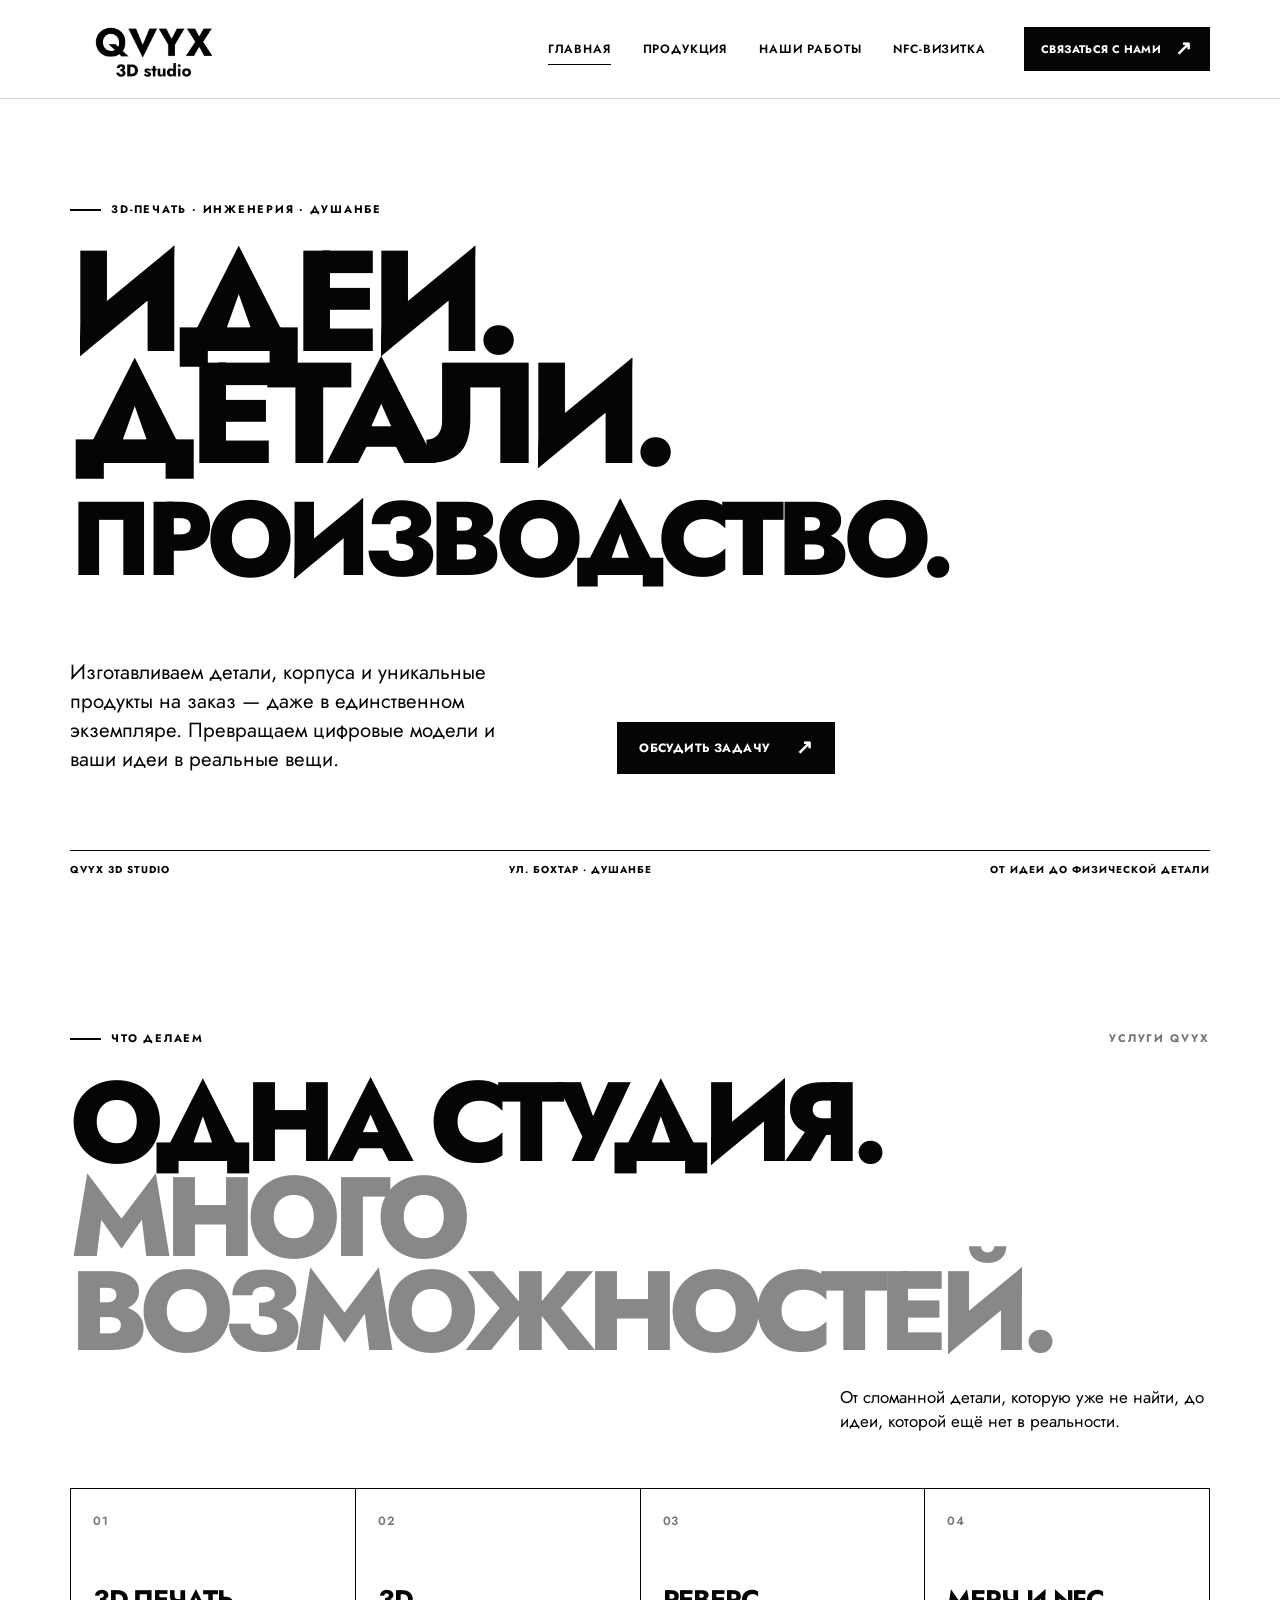
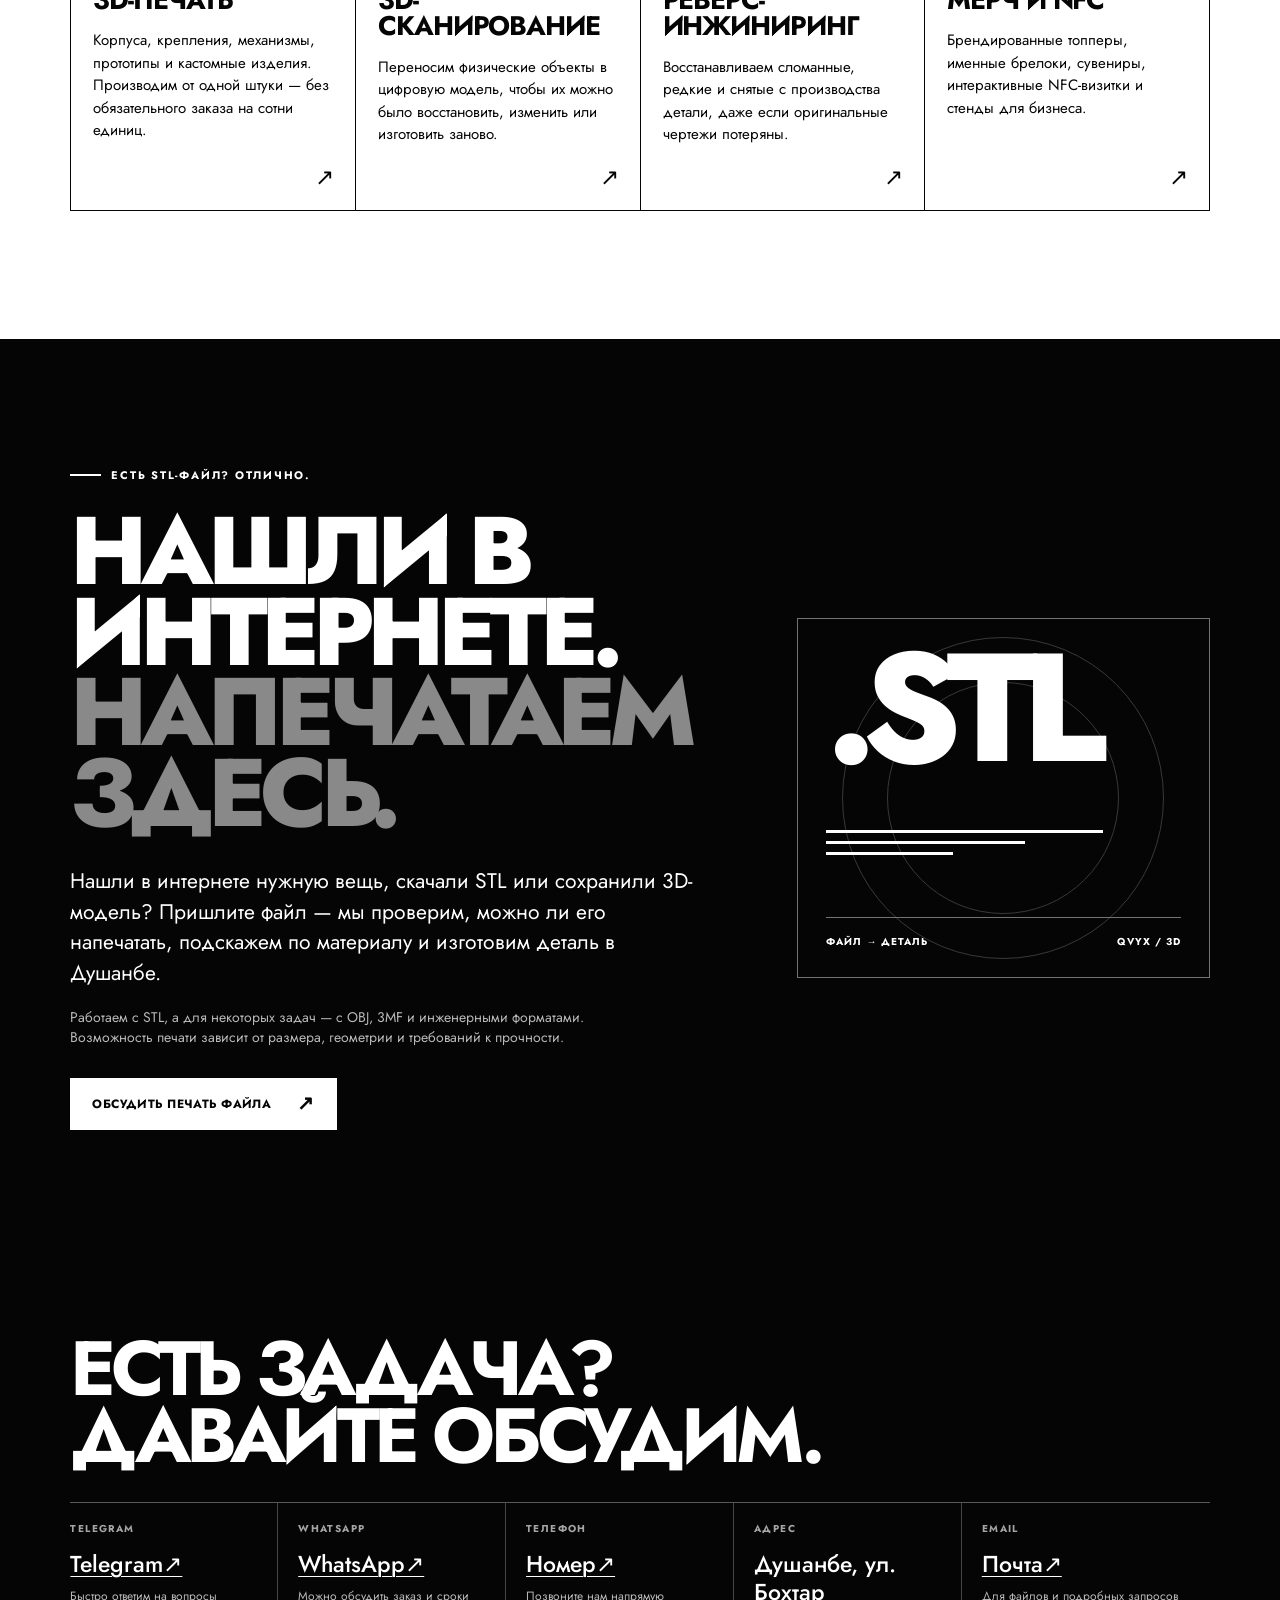
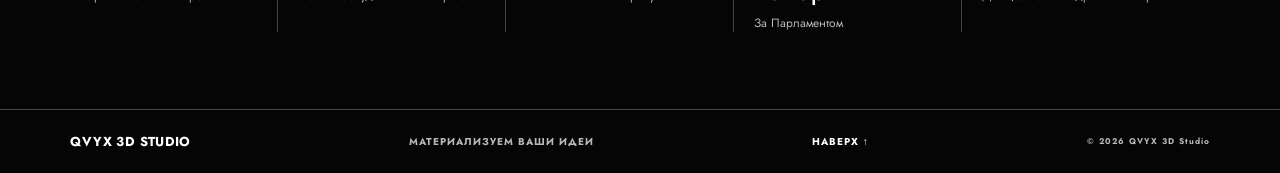
==== index.html @ 50910e26 "first commit" ====
<!doctype html>
<html lang="ru">
<head>
  <meta charset="utf-8">
  <meta name="viewport" content="width=device-width, initial-scale=1">
  <meta name="theme-color" content="#ffffff">
  <meta name="description" content="QVYX 3D Studio — 3D-печать, 3D-сканирование, реверс-инжиниринг и кастомные продукты в Душанбе. Печатаем модели из STL от одной штуки.">
  <title>QVYX 3D Studio — Материализуем ваши идеи</title>
  <link rel="preconnect" href="https://fonts.googleapis.com">
  <link rel="preconnect" href="https://fonts.gstatic.com" crossorigin>
  <link href="https://fonts.googleapis.com/css2?family=Jost:wght@300;400;500;600;700;800;900&display=swap" rel="stylesheet">
  <link rel="stylesheet" href="site.css">
  <script src="site.js" defer></script>
</head>
<body>
  <a class="skip-link" href="#main">Перейти к содержимому</a>
  <header class="site-header" id="top">
    <a class="brand" href="index.html" aria-label="QVYX 3D Studio — главная"><img src="assets/qvyx-logo.png" alt="QVYX 3D Studio"></a>
    <nav class="desktop-nav" aria-label="Главная навигация">
      <a href="index.html" aria-current="page">Главная</a>
      <a href="products.html">Продукция</a>
      <a href="cases.html">Наши работы</a>
      <a href="nfc.html">NFC-визитка</a>
    </nav>
    <a class="button button-black header-cta" href="#contacts">Связаться с нами <span aria-hidden="true">↗</span></a>
    <button class="menu-toggle" type="button" aria-label="Открыть меню" aria-expanded="false" aria-controls="mobile-nav"><span></span><span></span></button>
  </header>
  <nav class="mobile-nav" id="mobile-nav" aria-label="Мобильная навигация" hidden>
    <a href="index.html" aria-current="page">Главная</a>
    <a href="products.html">Продукция</a>
    <a href="cases.html">Наши работы</a>
    <a href="nfc.html">NFC-визитка</a>
    <a class="button button-black" href="#contacts">Связаться с нами <span aria-hidden="true">↗</span></a>
  </nav>

  <main id="main">
    <!-- Главная: только первый экран, услуги и STL. Кейсы и статистика вынесены на cases.html. -->
    <section class="hero section-wrap">
      <div class="hero-copy">
        <p class="eyebrow"><span class="eyebrow-line"></span> 3D-ПЕЧАТЬ · ИНЖЕНЕРИЯ · ДУШАНБЕ</p>
        <h1>ИДЕИ.<br>ДЕТАЛИ.<br><span>ПРОИЗВОДСТВО.</span></h1>
        <div class="hero-bottom">
          <p class="hero-desc">Изготавливаем детали, корпуса и уникальные продукты на заказ — даже в единственном экземпляре. Превращаем цифровые модели и ваши идеи в реальные вещи.</p>
          <a class="button button-black" href="#contacts">Обсудить задачу <span aria-hidden="true">↗</span></a>
        </div>
      </div>
      <div class="hero-footline"><span>QVYX 3D STUDIO</span><span>УЛ. БОХТАР · ДУШАНБЕ</span><span>ОТ ИДЕИ ДО ФИЗИЧЕСКОЙ ДЕТАЛИ</span></div>
    </section>

    <section class="section section-wrap" id="services">
      <div class="section-heading">
        <p class="eyebrow"><span class="eyebrow-line"></span> ЧТО ДЕЛАЕМ <span class="section-index">УСЛУГИ QVYX</span></p>
        <h2>ОДНА СТУДИЯ.<br><span>МНОГО ВОЗМОЖНОСТЕЙ.</span></h2>
        <p class="heading-note">От сломанной детали, которую уже не найти, до идеи, которой ещё нет в реальности.</p>
      </div>
      <div class="services-grid">
        <article class="service-card"><span class="service-no">01</span><h3>3D-ПЕЧАТЬ</h3><p>Корпуса, крепления, механизмы, прототипы и кастомные изделия. Производим от одной штуки — без обязательного заказа на сотни единиц.</p><span class="service-arrow" aria-hidden="true">↗</span></article>
        <article class="service-card"><span class="service-no">02</span><h3>3D-СКАНИРОВАНИЕ</h3><p>Переносим физические объекты в цифровую модель, чтобы их можно было восстановить, изменить или изготовить заново.</p><span class="service-arrow" aria-hidden="true">↗</span></article>
        <article class="service-card"><span class="service-no">03</span><h3>РЕВЕРС-ИНЖИНИРИНГ</h3><p>Восстанавливаем сломанные, редкие и снятые с производства детали, даже если оригинальные чертежи потеряны.</p><span class="service-arrow" aria-hidden="true">↗</span></article>
        <article class="service-card"><span class="service-no">04</span><h3>МЕРЧ И NFC</h3><p>Брендированные топперы, именные брелоки, сувениры, интерактивные NFC-визитки и стенды для бизнеса.</p><span class="service-arrow" aria-hidden="true">↗</span></article>
      </div>
    </section>

    <section class="stl-section" id="stl">
      <div class="stl-inner section-wrap">
        <div class="stl-copy">
          <p class="eyebrow eyebrow-light"><span class="eyebrow-line"></span> ЕСТЬ STL-ФАЙЛ? ОТЛИЧНО.</p>
          <h2>НАШЛИ В ИНТЕРНЕТЕ.<br><span>НАПЕЧАТАЕМ ЗДЕСЬ.</span></h2>
          <p>Нашли в интернете нужную вещь, скачали STL или сохранили 3D-модель? Пришлите файл — мы проверим, можно ли его напечатать, подскажем по материалу и изготовим деталь в Душанбе.</p>
          <p class="stl-small">Работаем с STL, а для некоторых задач — с OBJ, 3MF и инженерными форматами. Возможность печати зависит от размера, геометрии и требований к прочности.</p>
          <a class="button button-white" href="#contacts">Обсудить печать файла <span aria-hidden="true">↗</span></a>
        </div>
        <div class="stl-graphic" aria-label="Цифровая модель превращается в деталь">
          <div class="file-mark">.STL</div><div class="file-lines"><span></span><span></span><span></span></div>
          <div class="file-bottom"><span>ФАЙЛ → ДЕТАЛЬ</span><span>QVYX / 3D</span></div>
        </div>
      </div>
    </section>
  </main>

  <!-- FOOTER CONTACTS: replace the placeholder links/text below with official QVYX contacts. -->
  <section class="contact-band" id="contacts">
    <h2>ЕСТЬ ЗАДАЧА?<br>ДАВАЙТЕ ОБСУДИМ.</h2>
    <div class="contact-grid">
      <div class="contact-item"><span>TELEGRAM</span><!-- contact1: telegram --><a href="https://t.me/QVYX3D" target="_blank" rel="noopener">Telegram↗</a><small>Быстро ответим на вопросы</small></div>
      <div class="contact-item"><span>WHATSAPP</span><!-- contact2: whatsapp --><a href="https://wa.me/992918813331" target="_blank" rel="noopener">WhatsApp↗</a><small>Можно обсудить заказ и сроки</small></div>
      <div class="contact-item"><span>ТЕЛЕФОН</span><!-- contact3: phone --><a href="tel:+992918813331">Номер↗</a><small>Позвоните нам напрямую</small></div>
      <div class="contact-item"><span>АДРЕС</span><!-- contact4: address --><address>Душанбе, ул. Бохтар</address><small>За Парламентом</small></div>
      <div class="contact-item"><span>EMAIL</span><!-- contact5: email --><a href="mailto:dno65221@gmail.com">Почта↗</a><small>Для файлов и подробных запросов</small></div>
    </div>
  </section>
  <footer class="site-footer"><a href="index.html" class="footer-brand">QVYX 3D STUDIO</a><span>МАТЕРИАЛИЗУЕМ ВАШИ ИДЕИ</span><a href="#top">НАВЕРХ ↑</a><small>© <span data-current-year></span> QVYX 3D Studio</small></footer>
</body>
</html>
---- site.css ----
:root {
  --black: #050505;
  --white: #fff;
  --paper: #f5f5f3;
  --grey: #747474;
  --line: #d7d7d4;
  --dark-line: #3a3a3a;
  --gutter: clamp(22px, 5.5vw, 88px);
  --font: 'Jost', 'Arial', sans-serif;
}
* { box-sizing: border-box; }
html { scroll-behavior: smooth; scroll-padding-top: 100px; }
body { margin: 0; background: var(--white); color: var(--black); font-family: var(--font); -webkit-font-smoothing: antialiased; }
body.menu-open { overflow: hidden; }
a { color: inherit; text-decoration: none; }
button, input, textarea, select { font: inherit; }
a, button { -webkit-tap-highlight-color: transparent; }
::selection { background: var(--black); color: var(--white); }
.skip-link { position: fixed; left: 12px; top: -90px; z-index: 1000; padding: 12px 16px; background: var(--black); color: var(--white); }
.skip-link:focus { top: 12px; }
.section-wrap { padding-left: var(--gutter); padding-right: var(--gutter); }
/* Shared header: brand remains visible on every viewport; mobile collapses navigation behind the burger. */
.site-header { min-height: 92px; padding: 14px var(--gutter); display: flex; align-items: center; justify-content: space-between; gap: clamp(18px, 3vw, 44px); border-bottom: 1px solid var(--line); background: rgba(255,255,255,.97); position: sticky; top: 0; z-index: 100; backdrop-filter: blur(12px); }
.brand { display: block; width: clamp(124px, 13vw, 176px); flex: 0 0 auto; }
.brand img { width: 100%; height: auto; max-height: 70px; object-fit: contain; display: block; }
.desktop-nav { display: flex; align-items: center; justify-content: center; gap: clamp(15px, 2.5vw, 38px); margin-left: auto; }
.desktop-nav a { font-size: 12px; text-transform: uppercase; letter-spacing: .07em; font-weight: 600; white-space: nowrap; position: relative; }
.desktop-nav a::after { content: ''; position: absolute; height: 1px; background: currentColor; bottom: -7px; left: 0; width: 0; transition: width .2s ease; }
.desktop-nav a:hover::after, .desktop-nav a[aria-current="page"]::after { width: 100%; }
.header-cta { flex: 0 0 auto; }
.menu-toggle, .mobile-nav { display: none; }
.button { min-height: 52px; display: inline-flex; align-items: center; justify-content: space-between; gap: 26px; padding: 0 21px; border: 1px solid var(--black); text-transform: uppercase; font-weight: 700; letter-spacing: .035em; font-size: 12px; transition: background .2s,color .2s,transform .2s; cursor: pointer; }
.button span { font-size: 20px; line-height: 1; }
.button-black { background: var(--black); color: var(--white); }
.button-black:hover { background: var(--white); color: var(--black); }
.button-white { background: var(--white); color: var(--black); border-color: var(--white); }
.button-white:hover { background: var(--black); color: var(--white); }
.header-cta { min-height: 44px; padding: 0 16px; font-size: 11px; white-space: nowrap; gap: 14px; }
.eyebrow { margin: 0 0 28px; display: flex; align-items: center; flex-wrap: wrap; gap: 10px; font-size: 11px; font-weight: 700; letter-spacing: .16em; line-height: 1.5; }
.eyebrow-line { display: inline-block; width: 31px; height: 2px; background: currentColor; flex: 0 0 auto; }
.eyebrow-light { color: var(--white); }
.hero { position: relative; min-height: min(760px, calc(100vh - 92px)); display: flex; align-items: center; padding-top: clamp(70px, 8vw, 120px); padding-bottom: clamp(86px, 10vw, 140px); overflow: hidden; }
.hero-copy { max-width: 1280px; width: 100%; }
.hero h1 { margin: 0; font-weight: 800; font-size: clamp(68px, 11.2vw, 176px); line-height: .78; letter-spacing: -.078em; text-transform: uppercase; }
.hero h1 span { display: inline-block; margin-top: .16em; font-size: .73em; letter-spacing: -.065em; }
.hero-bottom { display: flex; align-items: end; gap: clamp(28px, 6vw, 94px); margin-top: clamp(38px, 6vw, 82px); }
.hero-desc { max-width: 470px; margin: 0; font-size: clamp(17px, 1.6vw, 23px); line-height: 1.42; font-weight: 400; }
.hero-bottom .button { flex: 0 0 auto; }
.hero-footline { position: absolute; bottom: 25px; left: var(--gutter); right: var(--gutter); border-top: 1px solid var(--black); padding-top: 11px; display: flex; justify-content: space-between; gap: 14px; font-size: 10px; font-weight: 700; letter-spacing: .1em; }
.section { padding-top: clamp(84px, 10vw, 150px); padding-bottom: clamp(86px, 10vw, 150px); }
.section-heading { max-width: 1200px; margin-bottom: 54px; }
.section-heading-row { display: flex; align-items: end; justify-content: space-between; gap: 32px; max-width: none; }
.section-heading h2, .stl-copy h2, .page-title, .nfc-title { margin: 0; font-size: clamp(54px, 8.8vw, 132px); line-height: .84; font-weight: 800; letter-spacing: -.075em; text-transform: uppercase; }
.section-heading h2 span, .heading-muted { color: #888; }
.section-index { margin-left: auto; color: var(--grey); }
.heading-note { max-width: 370px; font-size: 17px; line-height: 1.45; margin: 26px 0 0 auto; }
.services-grid { display: grid; grid-template-columns: repeat(4, minmax(0,1fr)); border-top: 1px solid var(--black); border-left: 1px solid var(--black); }
.service-card { position: relative; min-height: 300px; padding: 23px 22px 64px; border-right: 1px solid var(--black); border-bottom: 1px solid var(--black); transition: background .2s,color .2s; }
.service-card:hover { background: var(--black); color: var(--white); }
.service-no { display: block; color: #777; font-size: 12px; letter-spacing: .08em; font-weight: 600; }
.service-card h3 { margin: 57px 0 16px; font-size: clamp(21px, 2.1vw, 30px); line-height: .98; letter-spacing: -.04em; font-weight: 700; text-transform: uppercase; }
.service-card p { margin: 0; font-size: 15px; line-height: 1.5; max-width: 320px; }
.service-arrow { position: absolute; right: 21px; bottom: 16px; font-size: 23px; }
.stl-section { background: var(--black); color: var(--white); padding: clamp(82px, 10vw, 144px) 0; }
.stl-inner { display: grid; grid-template-columns: minmax(0,1fr) minmax(260px,.66fr); align-items: center; gap: clamp(42px, 8vw, 130px); }
.stl-copy h2 { font-size: clamp(48px, 7.5vw, 112px); }
.stl-copy h2 span { color: #898989; }
.stl-copy > p:not(.eyebrow) { max-width: 650px; font-size: clamp(17px, 1.65vw, 23px); line-height: 1.46; margin: 32px 0 0; }
.stl-copy .stl-small { color: #b8b8b8; font-size: 14px !important; max-width: 560px !important; margin-top: 18px !important; }
.stl-copy .button { margin-top: 30px; }
.stl-graphic { border: 1px solid #737373; min-height: 360px; padding: 28px; display: flex; flex-direction: column; justify-content: space-between; position: relative; overflow: hidden; }
.stl-graphic::before, .stl-graphic::after { content: ''; position: absolute; border: 1px solid #393939; width: 230px; height: 230px; border-radius: 50%; top: 50%; left: 50%; transform: translate(-50%,-50%); pointer-events: none; }
.stl-graphic::after { width: 320px; height: 320px; }
.file-mark { position: relative; z-index: 1; font-size: clamp(88px, 12vw, 166px); font-weight: 800; letter-spacing: -.1em; line-height: .8; }
.file-lines { position: relative; z-index: 1; display: flex; flex-direction: column; gap: 8px; max-width: 78%; margin-top: 38px; }
.file-lines span { display: block; height: 3px; background: white; }
.file-lines span:nth-child(2) { width: 72%; }
.file-lines span:nth-child(3) { width: 46%; }
.file-bottom { position: relative; z-index: 1; display: flex; justify-content: space-between; gap: 10px; font-size: 10px; font-weight: 700; letter-spacing: .1em; padding-top: 16px; border-top: 1px solid #737373; margin-top: 40px; }
/* Page title layouts */
.page-hero { padding-top: clamp(76px, 9vw, 132px); padding-bottom: clamp(65px, 7vw, 100px); border-bottom: 1px solid var(--line); }
.page-hero .page-title { max-width: 1300px; }
.page-hero .page-intro { max-width: 660px; font-size: clamp(18px, 1.8vw, 24px); line-height: 1.45; margin: 34px 0 0 auto; }
.stats-grid { display: grid; grid-template-columns: repeat(3,1fr); border-bottom: 1px solid var(--black); }
.stat-card { padding: 25px 24px 28px 0; border-right: 1px solid var(--black); margin-right: 24px; }
.stat-card:last-child { border-right: 0; margin-right: 0; }
.stat-card strong { display: block; font-size: clamp(55px, 7.5vw, 108px); font-weight: 700; letter-spacing: -.075em; line-height: .9; white-space: nowrap; }
.stat-card strong small { font-size: .28em; letter-spacing: .02em; }
.stat-card p { max-width: 240px; margin: 15px 0 0; color: #555; font-size: 15px; line-height: 1.4; }
.cases-section { padding-top: clamp(75px, 9vw, 120px); }
.cases-grid { display: grid; grid-template-columns: repeat(2, minmax(0,1fr)); gap: 60px 24px; }
.case-card { min-width: 0; }
.case-card.case-wide { grid-column: 1 / -1; }
.case-photo, .product-photo { width: 100%; aspect-ratio: 1.46; min-height: 260px; position: relative; display: flex; align-items: center; justify-content: center; overflow: hidden; background: var(--paper); border: 1px solid #d9d9d5; }
.case-wide .case-photo { aspect-ratio: 2.15; }
.case-photo img, .product-photo img { position: absolute; inset: 0; width: 100%; height: 100%; object-fit: cover; display: block; }
.media-placeholder { background-color: #f7f7f5; background-image: linear-gradient(90deg, transparent 49.8%, #e7e7e3 50%, transparent 50.2%), linear-gradient(transparent 49.8%, #e7e7e3 50%, transparent 50.2%); background-size: 36px 36px; }
.media-placeholder::before { content: ''; position: absolute; inset: 13px; border: 1px solid #d2d2ce; pointer-events: none; }
.placeholder-label { position: relative; z-index: 1; font-size: 11px; font-weight: 700; letter-spacing: .13em; color: #666; text-align: center; padding: 15px; }
.placeholder-label strong { display: block; font-size: clamp(40px, 7vw, 96px); line-height: .8; font-weight: 700; letter-spacing: -.07em; color: #c5c5c0; margin-bottom: 16px; }
.case-info { display: grid; grid-template-columns: minmax(0,.85fr) minmax(0,1.15fr); gap: 26px; padding-top: 21px; border-top: 1px solid var(--black); margin-top: 0; }
.case-kicker { display: block; font-size: 10px; font-weight: 700; letter-spacing: .12em; color: #666; margin-bottom: 11px; }
.case-info h3 { margin: 0; font-size: clamp(26px, 3vw, 42px); line-height: .95; font-weight: 700; letter-spacing: -.055em; text-transform: uppercase; }
.case-info p { margin: 0; font-size: 16px; line-height: 1.5; }
.case-stat { font-size: clamp(27px, 3.5vw, 48px); letter-spacing: -.06em; font-weight: 700; margin-bottom: 8px; line-height: 1; }
.case-stat span { font-size: .4em; letter-spacing: .01em; }
/* Products */
.products-grid { display: grid; grid-template-columns: repeat(2,minmax(0,1fr)); gap: 52px 24px; }
.product-card { min-width: 0; }
.product-photo { aspect-ratio: 1.25; }
.product-info { border-top: 1px solid var(--black); margin-top: 0; padding-top: 18px; display: grid; grid-template-columns: 48px minmax(0,1fr); gap: 16px; }
.product-no { font-size: 11px; font-weight: 700; letter-spacing: .12em; color: #777; }
.product-info h2 { font-size: clamp(25px, 3vw, 40px); font-weight: 700; line-height: .95; letter-spacing: -.05em; margin: 0 0 13px; text-transform: uppercase; }
.product-info p { margin: 0; max-width: 520px; font-size: 16px; line-height: 1.5; }
.text-cta { margin-top: 50px; padding-top: 26px; border-top: 1px solid var(--black); display: flex; align-items: center; justify-content: space-between; gap: 30px; }
.text-cta h2 { margin: 0; font-size: clamp(32px, 5vw, 66px); line-height: .9; letter-spacing: -.06em; text-transform: uppercase; }
/* Contact footer and common details */
.contact-band { background: var(--black); color: var(--white); padding: clamp(52px, 6vw, 85px) var(--gutter); }
.contact-band h2 { font-size: clamp(38px, 6vw, 82px); line-height: .88; letter-spacing: -.07em; margin: 0 0 32px; text-transform: uppercase; }
.contact-grid { display: grid; grid-template-columns: repeat(5,minmax(0,1fr)); border-top: 1px solid #595959; }
.contact-item { padding: 18px 18px 0 0; margin-right: 20px; border-right: 1px solid #454545; min-width: 0; }
.contact-item:last-child { border-right: 0; margin-right: 0; }
.contact-item > span { display: block; color: #a5a5a5; font-size: 10px; font-weight: 700; letter-spacing: .14em; margin-bottom: 15px; }
.contact-item a, .contact-item address, .contact-item p { font-style: normal; overflow-wrap: anywhere; font-size: clamp(17px, 1.8vw, 24px); line-height: 1.2; font-weight: 500; margin: 0; }
.contact-item a { text-decoration: underline; text-decoration-thickness: 1px; text-underline-offset: 4px; }
.contact-item small { display: block; color: #b8b8b8; margin-top: 9px; font-size: 12px; line-height: 1.4; }
.site-footer { display: flex; justify-content: space-between; align-items: center; gap: 20px; padding: 22px var(--gutter); background: var(--black); color: var(--white); border-top: 1px solid #484848; font-size: 10px; font-weight: 700; letter-spacing: .1em; }
.footer-brand { font-size: 13px; letter-spacing: .03em; }
.site-footer span, .site-footer small { color: #b8b8b8; }
/* NFC contact card: intentionally lightweight. */
.nfc-page { min-height: calc(100vh - 92px); display: flex; flex-direction: column; }
.nfc-panel { width: min(720px, calc(100% - 2 * var(--gutter))); margin: auto; padding-top: clamp(48px, 9vw, 105px); padding-bottom: clamp(48px, 9vw, 105px); }
.nfc-topline { display: flex; align-items: center; gap: 10px; font-size: 10px; font-weight: 700; letter-spacing: .16em; margin-bottom: 28px; }
.nfc-title { font-size: clamp(54px, 10vw, 105px); }
.nfc-subtitle { max-width: 470px; margin: 22px 0 32px; color: #555; font-size: 18px; line-height: 1.45; }
.nfc-links { border-top: 1px solid var(--black); }
.nfc-link { min-height: 74px; display: flex; align-items: center; justify-content: space-between; gap: 20px; border-bottom: 1px solid var(--line); font-size: clamp(22px, 4vw, 32px); font-weight: 600; letter-spacing: -.035em; }
.nfc-link span:last-child { font-size: 24px; font-weight: 400; }
.nfc-link:hover { padding-left: 8px; }
.nfc-site-button { width: 100%; margin-top: 28px; min-height: 60px; }
.nfc-footer { margin-top: auto; padding: 18px var(--gutter); border-top: 1px solid var(--line); display: flex; justify-content: space-between; gap: 20px; color: #666; font-size: 10px; font-weight: 700; letter-spacing: .1em; }
.placeholder-note { color: #777; font-size: 12px; line-height: 1.4; }
.visually-hidden { position: absolute !important; height: 1px; width: 1px; overflow: hidden; clip: rect(1px,1px,1px,1px); white-space: nowrap; }
@media (min-width: 1600px) {
  :root { --gutter: max(88px, calc((100vw - 1440px)/2)); }
  .hero { min-height: 780px; }
}
@media (max-width: 1120px) {
  .desktop-nav { gap: 16px; }
  .desktop-nav a { font-size: 10px; }
  .header-cta { padding: 0 12px; gap: 10px; }
  .services-grid { grid-template-columns: repeat(2,minmax(0,1fr)); }
  .service-card { min-height: 260px; }
  .service-card h3 { margin-top: 42px; }
}
@media (max-width: 780px) {
  html { scroll-padding-top: 72px; }
  .site-header { min-height: 72px; padding-top: 10px; padding-bottom: 10px; gap: 14px; }
  .brand { width: 130px; }
  .brand img { max-height: 52px; }
  .desktop-nav, .header-cta { display: none; }
  .menu-toggle { display: flex; width: 46px; height: 46px; flex: 0 0 auto; border: 1px solid var(--black); background: var(--white); flex-direction: column; gap: 6px; justify-content: center; align-items: center; cursor: pointer; }
  .menu-toggle span { width: 18px; height: 2px; background: var(--black); transition: transform .2s; }
  .menu-toggle[aria-expanded="true"] span:first-child { transform: translateY(4px) rotate(45deg); }
  .menu-toggle[aria-expanded="true"] span:last-child { transform: translateY(-4px) rotate(-45deg); }
  .mobile-nav:not([hidden]) { display: flex; position: fixed; z-index: 99; top: 72px; left: 0; right: 0; max-height: calc(100vh - 72px); overflow-y: auto; background: var(--white); border-bottom: 1px solid var(--black); padding: 14px var(--gutter) 22px; flex-direction: column; gap: 0; }
  .mobile-nav > a:not(.button) { border-bottom: 1px solid var(--line); padding: 17px 0; font-size: 14px; font-weight: 700; letter-spacing: .06em; text-transform: uppercase; }
  .mobile-nav .button { margin-top: 18px; }
  .hero { min-height: 0; padding-top: 66px; padding-bottom: 110px; }
  .eyebrow { font-size: 9px; margin-bottom: 25px; letter-spacing: .12em; }
  .hero h1 { font-size: clamp(55px, 13.2vw, 100px); line-height: .82; }
  .hero h1 span { margin-top: .2em; font-size: .73em; }
  .hero-bottom { display: block; margin-top: 35px; }
  .hero-desc { font-size: 17px; max-width: 440px; }
  .hero-bottom .button { margin-top: 24px; width: 100%; }
  .hero-footline { display: grid; grid-template-columns: 1fr 1fr; bottom: 18px; font-size: 8px; line-height: 1.5; }
  .hero-footline span:last-child { grid-column: 1 / -1; }
  .section { padding-top: 78px; padding-bottom: 80px; }
  .section-heading { margin-bottom: 37px; }
  .section-heading h2, .stl-copy h2, .page-title { font-size: clamp(46px, 10.5vw, 79px); line-height: .88; }
  .section-index { flex-basis: 100%; margin-left: 41px; margin-top: 3px; }
  .heading-note { margin-top: 22px; font-size: 16px; }
  .services-grid { grid-template-columns: 1fr; }
  .service-card { min-height: 225px; padding: 19px 18px 55px; }
  .service-card h3 { font-size: 28px; margin: 36px 0 13px; }
  .service-card p { font-size: 15px; max-width: 450px; }
  .stl-section { padding: 75px 0; }
  .stl-inner { grid-template-columns: 1fr; gap: 38px; }
  .stl-copy > p:not(.eyebrow) { font-size: 17px; margin-top: 26px; }
  .stl-copy .button { width: 100%; }
  .stl-graphic { min-height: 250px; padding: 20px; }
  .file-mark { font-size: clamp(95px, 27vw, 150px); }
  .file-bottom { font-size: 9px; }
  .page-hero { padding-top: 68px; padding-bottom: 55px; }
  .page-hero .page-intro { font-size: 17px; margin-top: 24px; }
  .stats-grid { grid-template-columns: 1fr; }
  .stat-card { border-right: 0; border-bottom: 1px solid var(--line); margin: 0; padding: 20px 0 22px; }
  .stat-card:last-child { border-bottom: 0; }
  .stat-card strong { font-size: clamp(57px, 17vw, 82px); }
  .cases-grid, .products-grid { grid-template-columns: 1fr; gap: 38px; }
  .case-card.case-wide { grid-column: auto; }
  .case-photo, .case-wide .case-photo, .product-photo { aspect-ratio: 1.22; min-height: 220px; }
  .placeholder-label strong { font-size: clamp(88px, 24vw, 140px); }
  .case-info { grid-template-columns: 1fr; gap: 13px; }
  .case-info h3 { font-size: 31px; }
  .case-info p { font-size: 15px; }
  .product-info { grid-template-columns: 35px minmax(0,1fr); gap: 12px; }
  .product-info h2 { font-size: 29px; }
  .product-info p { font-size: 15px; }
  .text-cta { display: block; }
  .text-cta .button { width: 100%; margin-top: 22px; }
  .contact-band { padding-top: 55px; padding-bottom: 55px; }
  .contact-grid { grid-template-columns: 1fr 1fr; }
  .contact-item { min-height: 112px; padding-right: 12px; margin-right: 12px; border-right: 1px solid #454545; border-bottom: 1px solid #454545; padding-bottom: 16px; }
  .contact-item:nth-child(2n) { border-right: 0; margin-right: 0; }
  .contact-item:nth-last-child(-n+2) { border-bottom: 0; padding-top: 18px; }
  .contact-item a, .contact-item address, .contact-item p { font-size: 18px; }
  .site-footer { flex-wrap: wrap; font-size: 9px; gap: 12px; }
  .site-footer > span { text-align: right; }
  .nfc-panel { padding-top: 58px; padding-bottom: 58px; }
  .nfc-title { font-size: clamp(52px, 12vw, 80px); }
  .nfc-subtitle { font-size: 16px; }
  .nfc-link { min-height: 68px; }
}
@media (max-width: 390px) {
  :root { --gutter: 18px; }
  .brand { width: 115px; }
  .hero h1 { font-size: 13vw; }
  .contact-grid { grid-template-columns: 1fr; }
  .contact-item, .contact-item:nth-child(2n), .contact-item:nth-last-child(-n+2) { border-right: 0; border-bottom: 1px solid #454545; margin-right: 0; padding: 16px 0; min-height: auto; }
  .contact-item:last-child { border-bottom: 0; }
}
@media (prefers-reduced-motion: reduce) {
  html { scroll-behavior: auto; }
  *, *::before, *::after { transition-duration: .01ms !important; animation-duration: .01ms !important; }
}
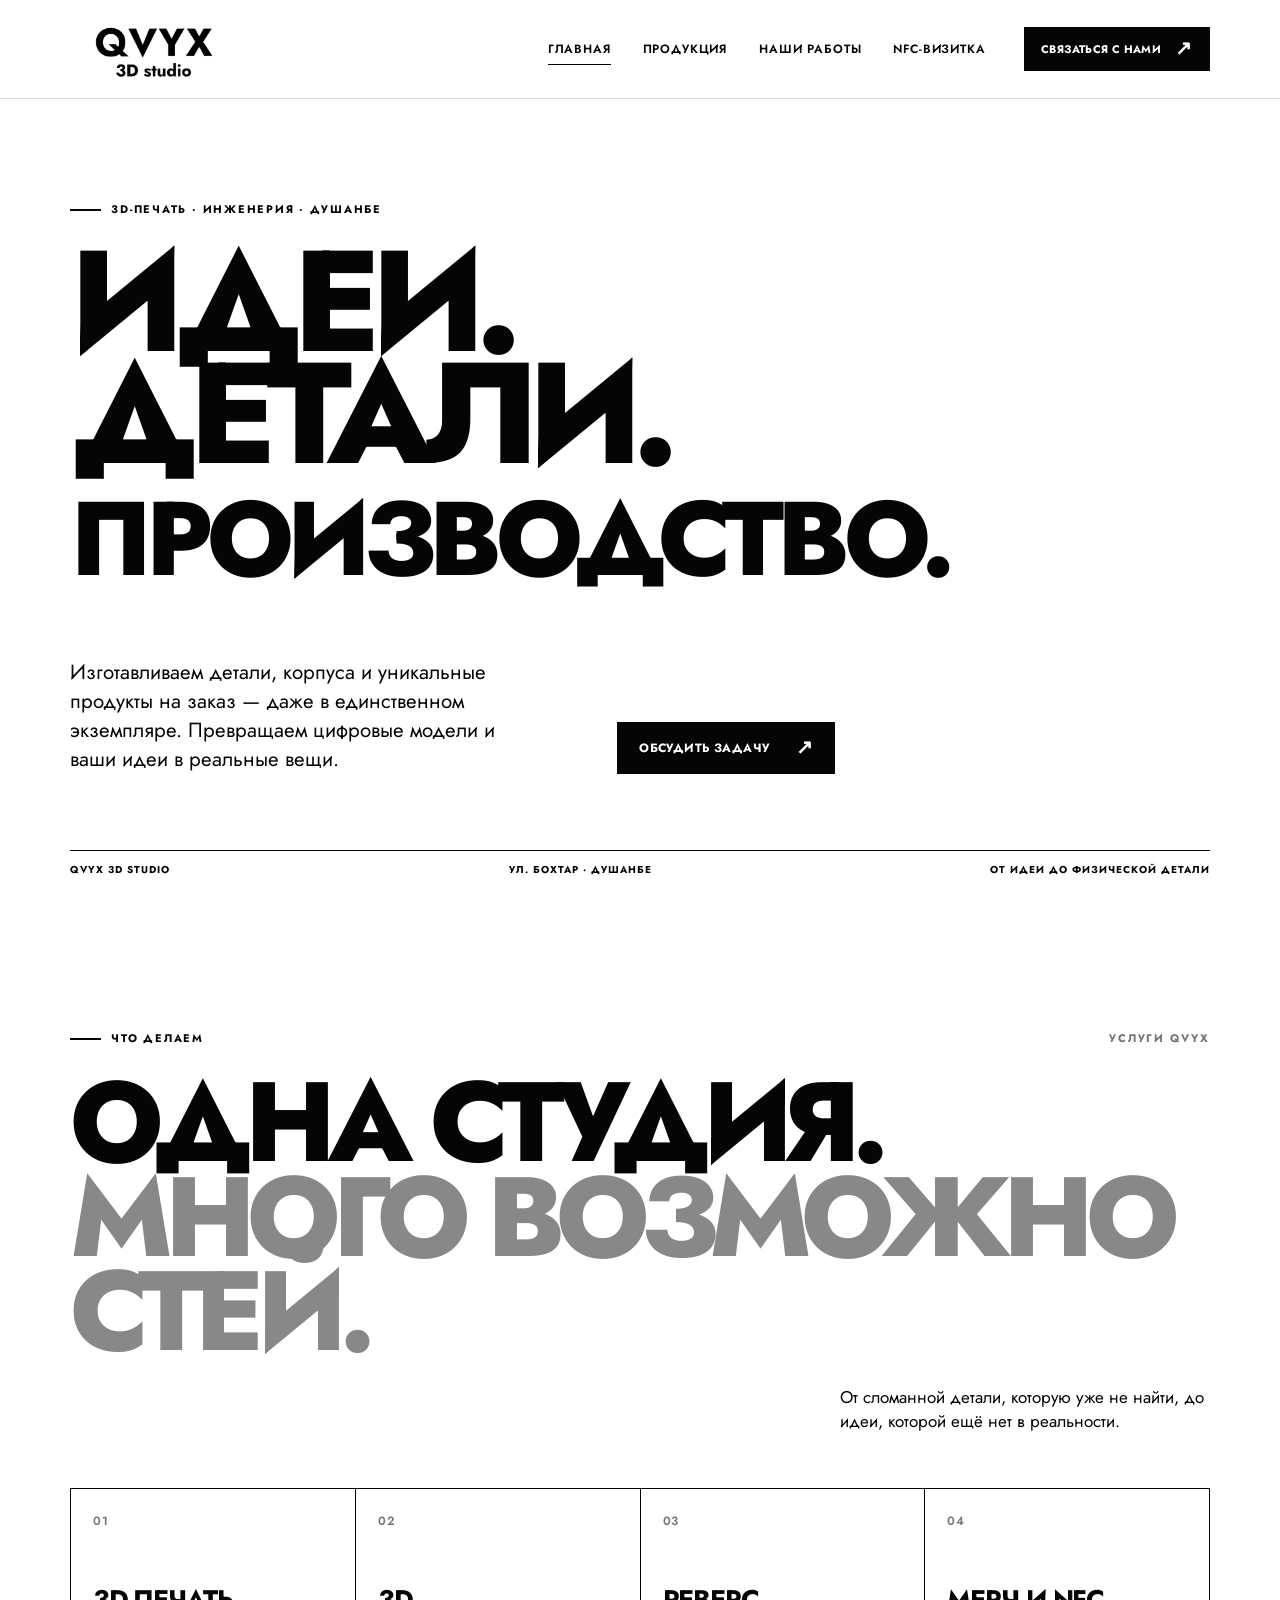
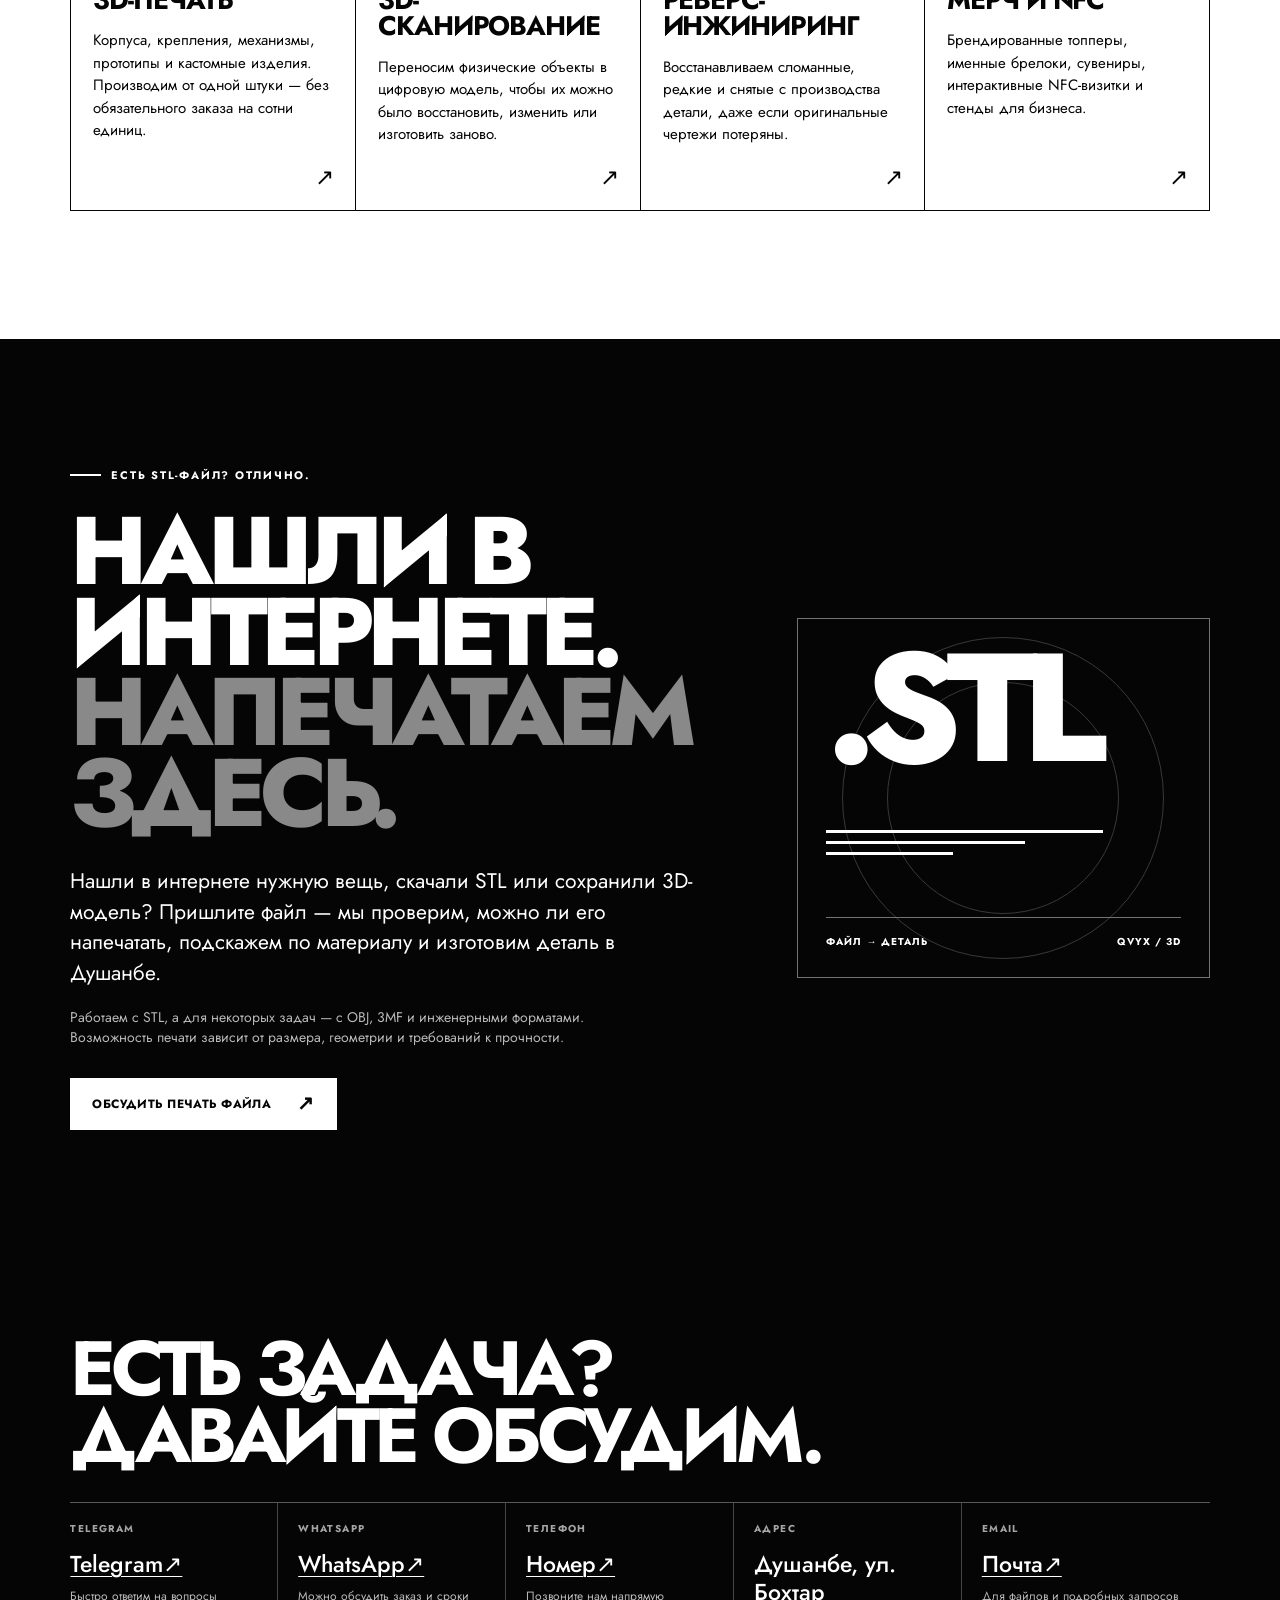
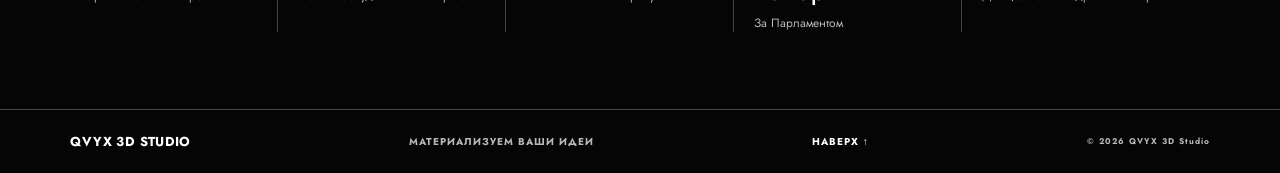
==== commit d226bf0a: "gramar изменение" ====
--- a/index.html
+++ b/index.html
@@ -50,7 +50,7 @@
     <section class="section section-wrap" id="services">
       <div class="section-heading">
         <p class="eyebrow"><span class="eyebrow-line"></span> ЧТО ДЕЛАЕМ <span class="section-index">УСЛУГИ QVYX</span></p>
-        <h2>ОДНА СТУДИЯ.<br><span>МНОГО ВОЗМОЖНОСТЕЙ.</span></h2>
+        <h2>ОДНА СТУДИЯ.<br><span>МНОГО ВОЗМОЖНО<br>СТЕЙ.</span></h2>
         <p class="heading-note">От сломанной детали, которую уже не найти, до идеи, которой ещё нет в реальности.</p>
       </div>
       <div class="services-grid">
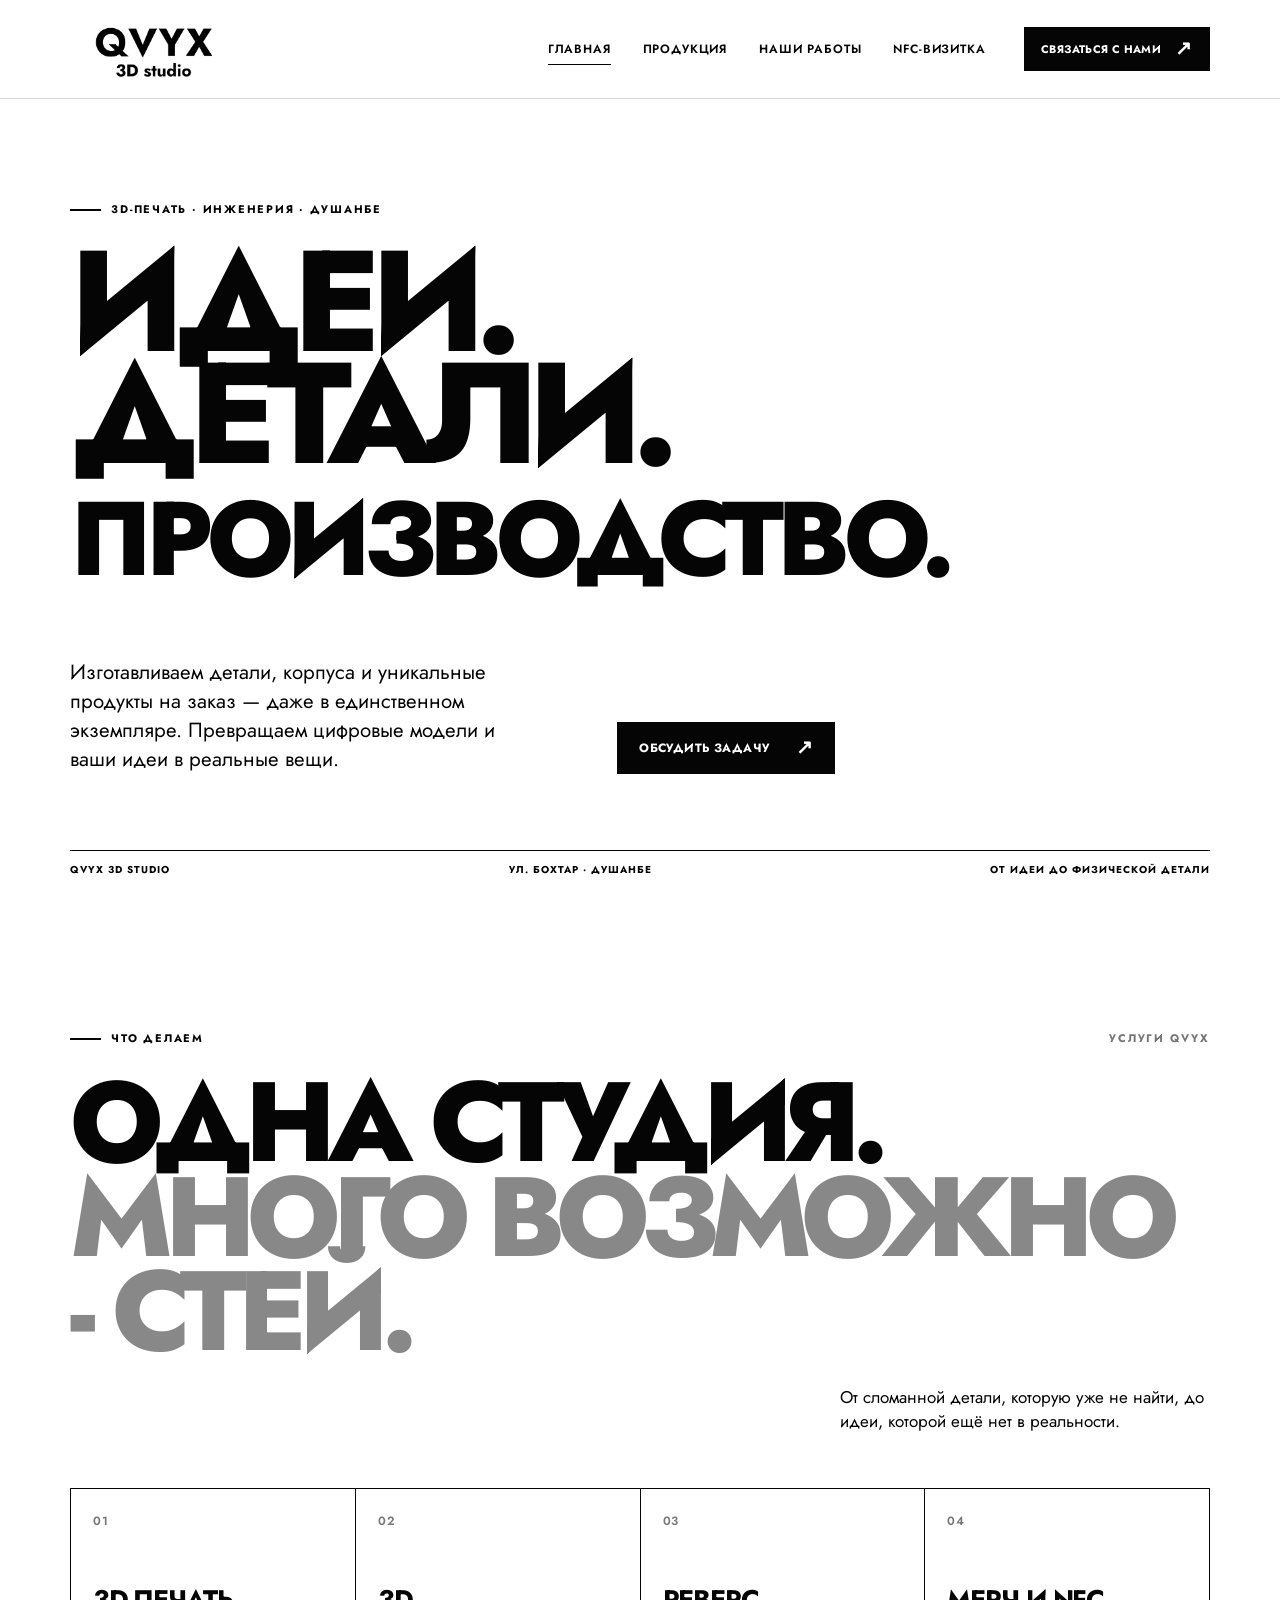
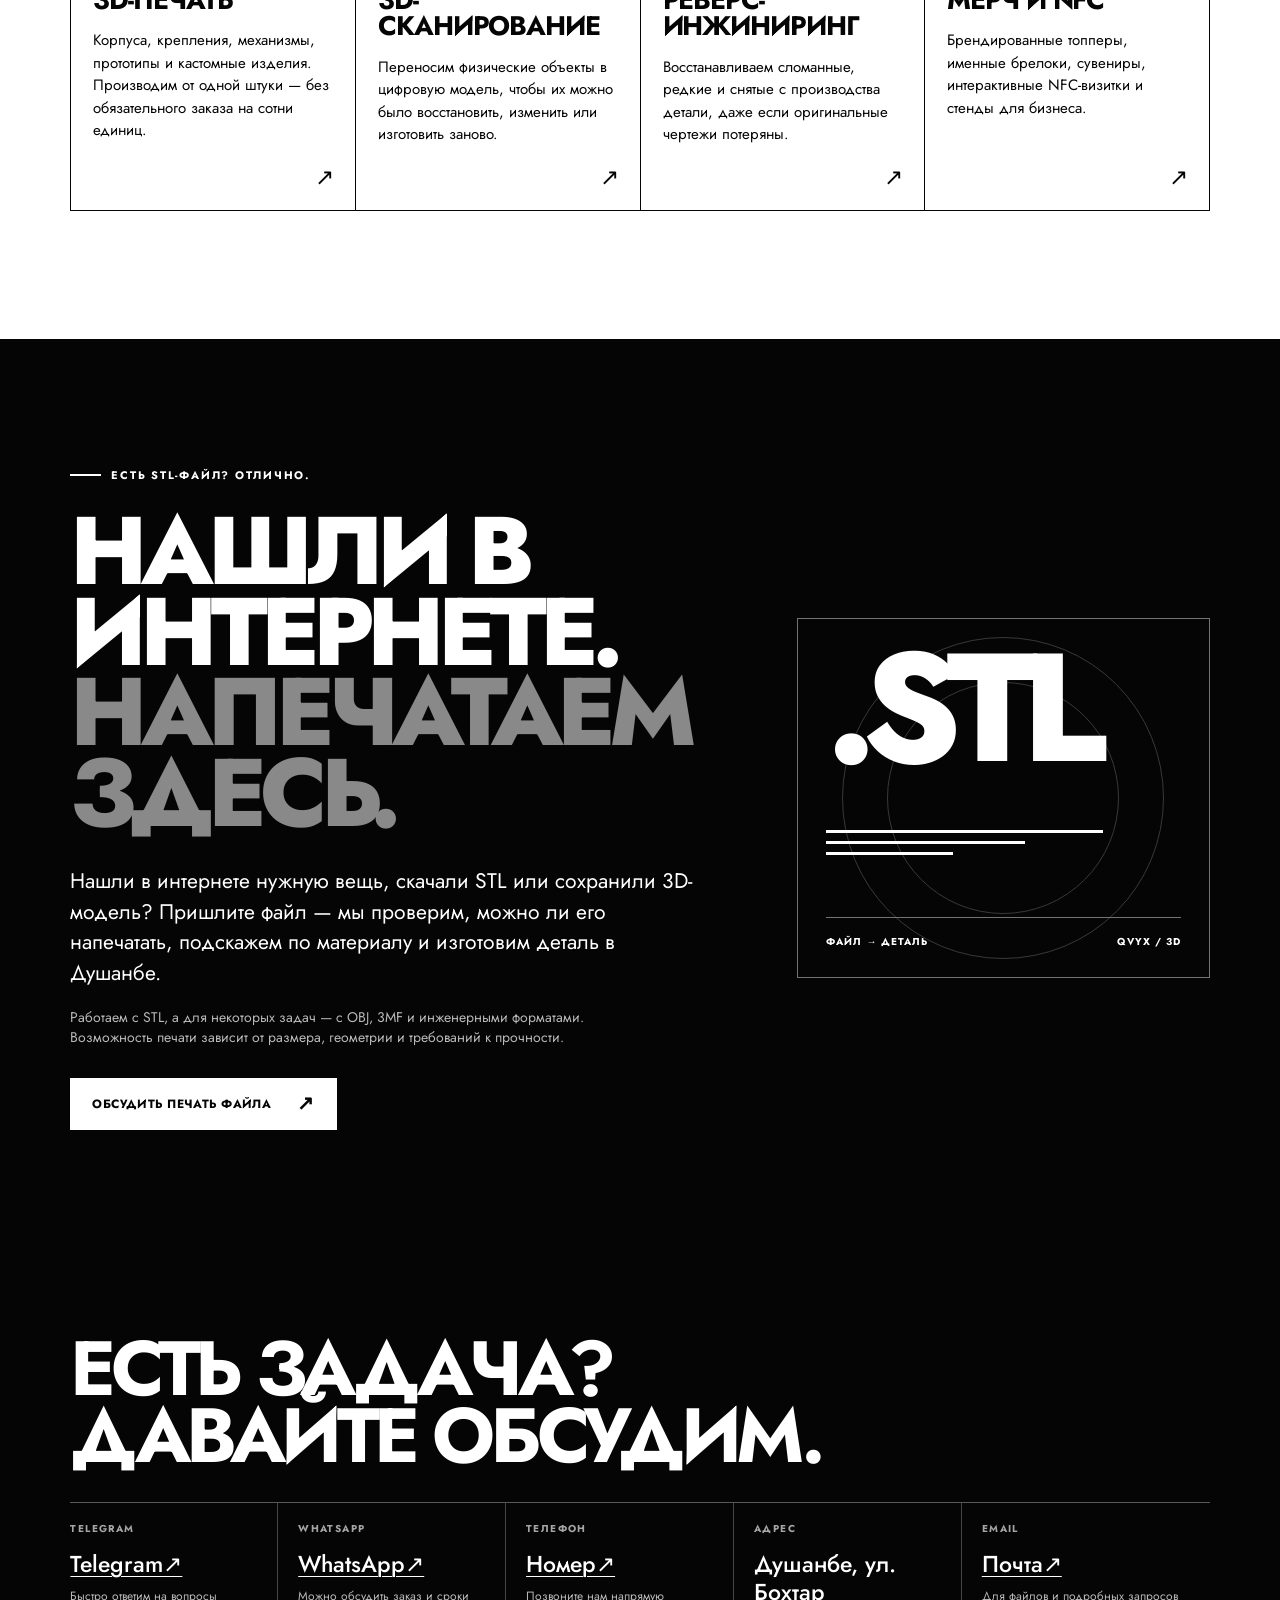
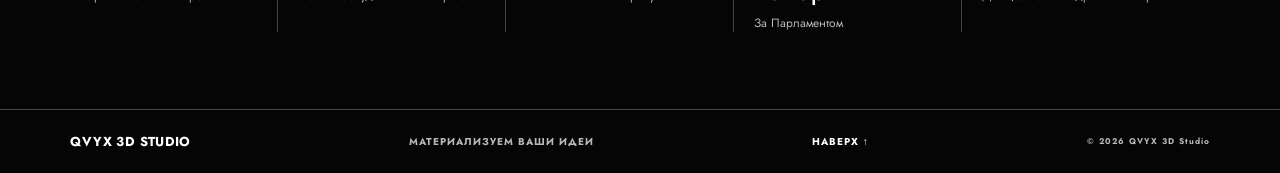
==== commit 09944243: "fix: сохраняю локальные изменения перед пуллом" ====
--- a/index.html
+++ b/index.html
@@ -50,7 +50,7 @@
     <section class="section section-wrap" id="services">
       <div class="section-heading">
         <p class="eyebrow"><span class="eyebrow-line"></span> ЧТО ДЕЛАЕМ <span class="section-index">УСЛУГИ QVYX</span></p>
-        <h2>ОДНА СТУДИЯ.<br><span>МНОГО ВОЗМОЖНО<br>СТЕЙ.</span></h2>
+        <h2>ОДНА СТУДИЯ.<br><span>МНОГО ВОЗМОЖНО<br>- СТЕЙ.</span></h2>
         <p class="heading-note">От сломанной детали, которую уже не найти, до идеи, которой ещё нет в реальности.</p>
       </div>
       <div class="services-grid">
